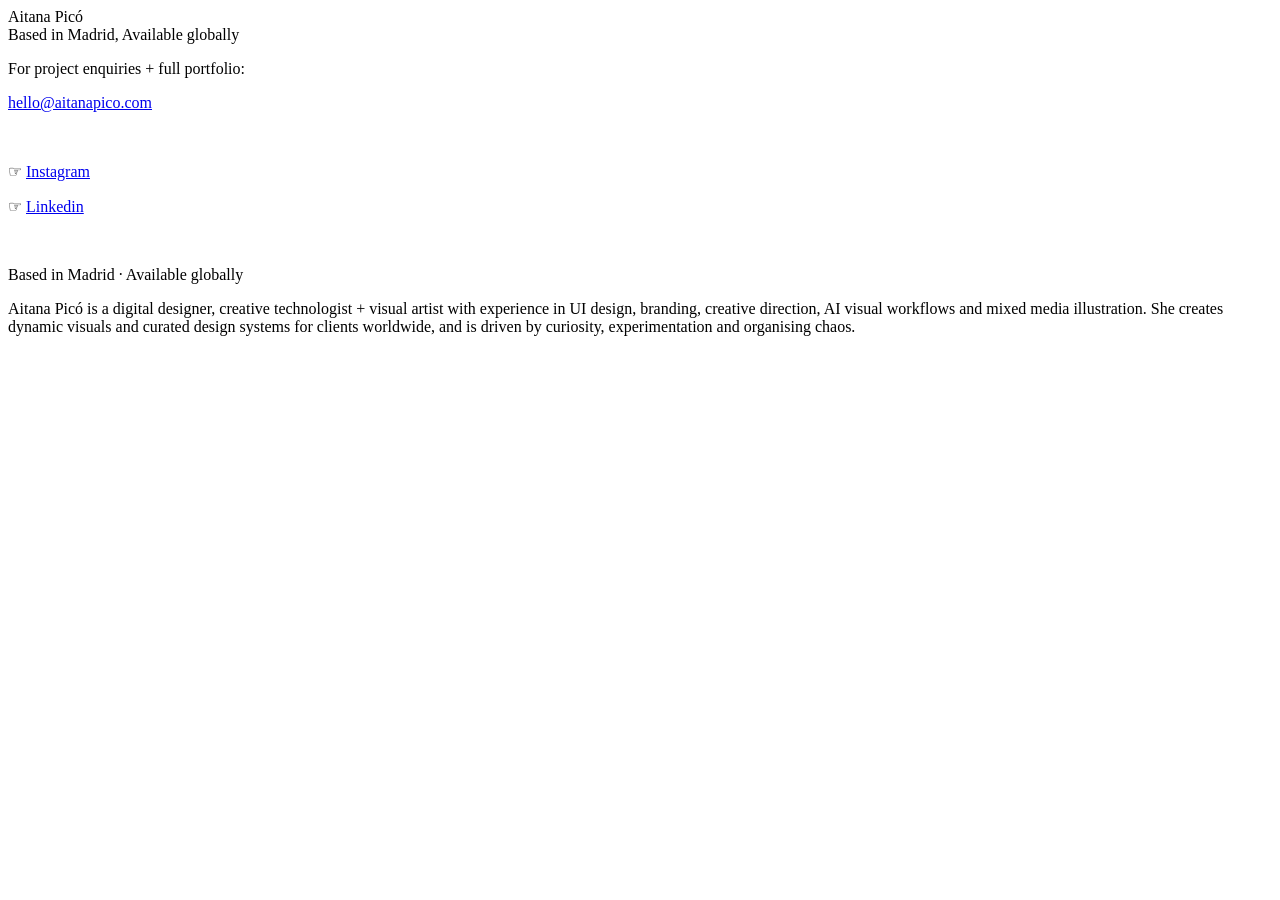
==== index.html @ ef35d4aa "Update index.html" ====
<!DOCTYPE html>
<html lang="en">
<head>
  <meta charset="UTF-8" />
  <meta name="viewport" content="width=device-width, initial-scale=1.0" />
  <title>Aitana Picó</title>
  <link rel="stylesheet" href="./styles.css" />
</head>

<script>
    const images = [
      './images/trail-1.png',
      './images/trail-2.png',
      './images/trail-3.png',
      './images/trail-4.png',
      './images/trail-5.png',
      './images/trail-6.png',
      './images/trail-7.png',
      './images/trail-8.png',
      './images/trail-9.png',
      './images/trail-10.png',
      './images/trail-11.png',
      './images/trail-12.png',
      './images/trail-13.png',
      './images/trail-14.png',
      './images/trail-15.png',
      './images/trail-16.png',
    ];
  
    let lastUsedIndex = -1;
  
    function getRandomIndex() {
      let index;
      do {
        index = Math.floor(Math.random() * images.length);
      } while (index === lastUsedIndex);
      lastUsedIndex = index;
      return index;
    }
  
    function placeImage(x, y) {
      const img = document.createElement('img');
      img.src = images[getRandomIndex()];
      img.classList.add('trail-img');
      img.style.left = x + 'px';
      img.style.top = y + 'px';
      document.body.appendChild(img);
    }
  
    const isMobile = () => window.matchMedia('(hover: none) and (pointer: coarse)').matches;
  
    // ─── Desktop: cursor trail ───────────────────────────────
    let lastX = null;
    let lastY = null;
    const spacing = 40;
  
    document.addEventListener('mousemove', (e) => {
      if (isMobile()) return;
  
      const x = e.clientX;
      const y = e.clientY;
  
      if (lastX === null) {
        lastX = x;
        lastY = y;
        placeImage(x, y);
        return;
      }
  
      const dx = x - lastX;
      const dy = y - lastY;
      const dist = Math.sqrt(dx * dx + dy * dy);
  
      if (dist >= spacing) {
        placeImage(x, y);
        lastX = x;
        lastY = y;
      }
    });
  
    // ─── Mobile: random placement ────────────────────────────
    function spawnRandom() {
    const x = Math.random() * window.innerWidth;
    const y = Math.random() * window.innerHeight;
    placeImage(x, y);
  }
  
    if (isMobile()) {
      // Spawn an initial burst
      for (let i = 0; i < 8; i++) {
        setTimeout(spawnRandom, i * 200);
      }
      // Then keep trickling in
      setInterval(spawnRandom, 800);
    }

    document.addEventListener('click', () => {
    document.querySelectorAll('.trail-img').forEach(img => img.remove());
  });
  </script>

<body>
  <div class="container">
    <div class="text">Aitana Picó</div>
    <div class="text">Based in Madrid, Available globally</div>
  </div>

  <div class="bottom-box">
    <div class="text3">
        <p>For project enquiries + full portfolio:</p>
        <p><a href="mailto:hello@aitanapico.com" class="custom-link">hello@aitanapico.com</a></p>
        <p>&nbsp;</p>
        <p>☞ <a href="http://instagram.com/aitanapico/" class="custom-link">Instagram</a></p>
        <p>☞ <a href="https://www.linkedin.com/in/aitanapico/" class="custom-link">Linkedin</a></p>
        <p>&nbsp;</p>
        <p>Based in Madrid · Available globally</p>
      </div>
    <div class="text4">
      Aitana Picó is a digital designer, creative technologist + visual artist with experience in 
      UI design, branding, creative direction, AI visual workflows and mixed media illustration. 
      She creates dynamic visuals and curated design systems for clients worldwide, and is driven 
      by curiosity, experimentation and organising chaos.
    </div>
  </div>
</body>
</html>
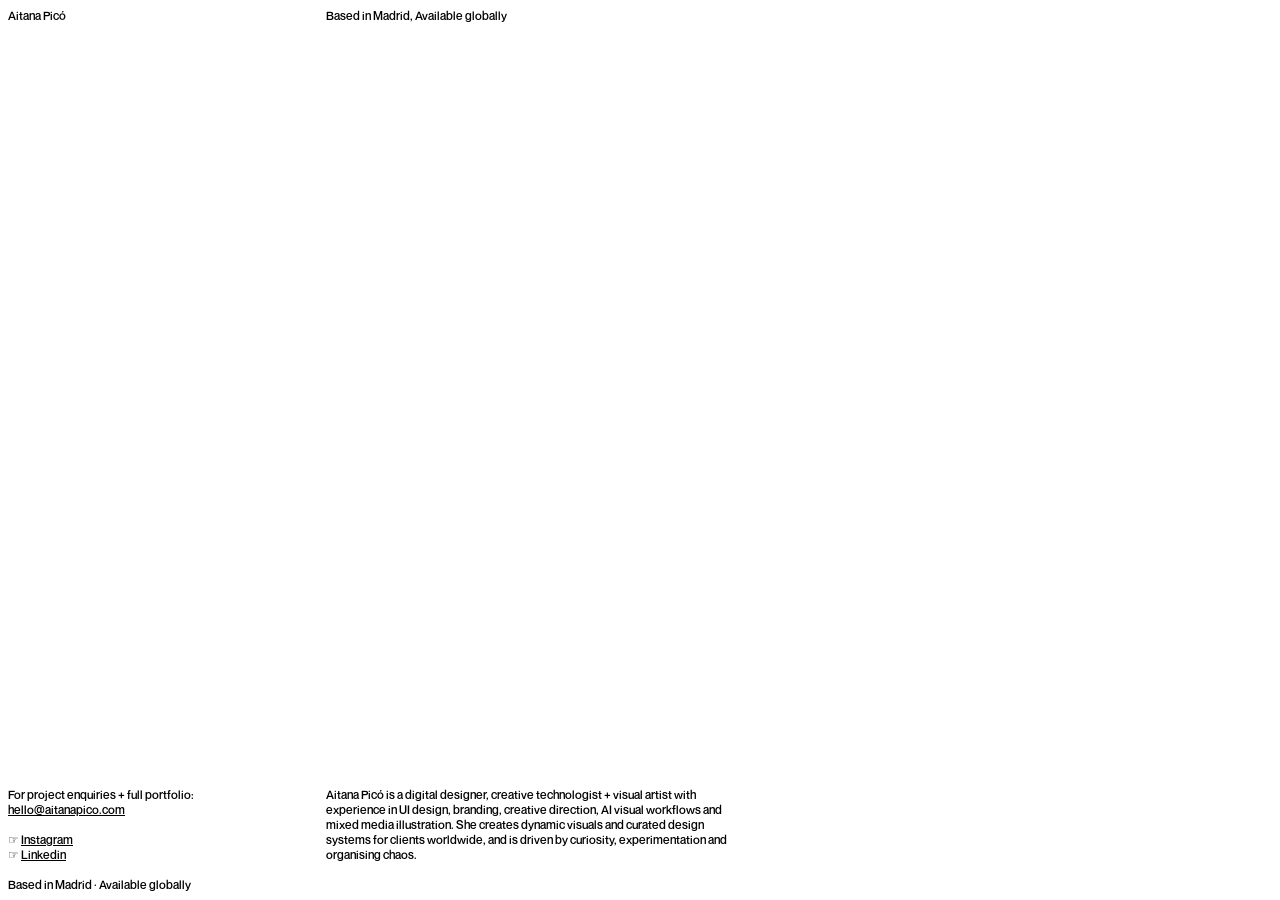
==== commit b9ae420a: "Add files via upload" ====
--- a/index.html
+++ b/index.html
@@ -4,10 +4,58 @@
   <meta charset="UTF-8" />
   <meta name="viewport" content="width=device-width, initial-scale=1.0" />
   <title>Aitana Picó</title>
+
+  <!-- Favicon -->
+  <link rel="icon" type="image/png" sizes="32x32" href="./favicon-32x32.png" />
+  <link rel="icon" type="image/png" sizes="16x16" href="./favicon-16x16.png" />
+  <link rel="apple-touch-icon" sizes="180x180" href="./apple-touch-icon.png" />
+
+  <!-- SEO -->
+  <meta name="description" content="Aitana Picó — digital designer, creative technologist + visual artist based in Madrid. UI design, branding, creative direction, AI visual workflows and mixed media illustration." />
+  <meta name="author" content="Aitana Picó" />
+
+  <!-- Open Graph (social sharing previews) -->
+  <meta property="og:title" content="Aitana Picó" />
+  <meta property="og:description" content="Digital designer, creative technologist + visual artist. Based in Madrid, available globally." />
+  <meta property="og:image" content="./og-image.png" />
+  <meta property="og:url" content="https://aitanapico.com" />
+  <meta property="og:type" content="website" />
+
+  <!-- Twitter/X card -->
+  <meta name="twitter:card" content="summary_large_image" />
+  <meta name="twitter:title" content="Aitana Picó" />
+  <meta name="twitter:description" content="Digital designer, creative technologist + visual artist. Based in Madrid, available globally." />
+  <meta name="twitter:image" content="./og-image.png" />
+
   <link rel="stylesheet" href="./styles.css" />
 </head>
+<body>
 
-<script>
+  <div class="container">
+    <div class="text">Aitana Picó</div>
+    <div class="text">Based in Madrid, Available globally</div>
+  </div>
+
+  <div class="bottom-box">
+    <div class="text3">
+      <p>For project enquiries + full portfolio:</p>
+      <p><a href="mailto:hello@aitanapico.com" class="custom-link">hello@aitanapico.com</a></p>
+      <p>&nbsp;</p>
+      <p>☞ <a href="http://instagram.com/aitanapico/" class="custom-link">Instagram</a></p>
+      <p>☞ <a href="https://www.linkedin.com/in/aitanapico/" class="custom-link">Linkedin</a></p>
+      <p>&nbsp;</p>
+      <p>Based in Madrid · Available globally</p>
+    </div>
+    <div class="text4">
+      Aitana Picó is a digital designer, creative technologist + visual artist with experience in
+      UI design, branding, creative direction, AI visual workflows and mixed media illustration.
+      She creates dynamic visuals and curated design systems for clients worldwide, and is driven
+      by curiosity, experimentation and organising chaos.
+    </div>
+  </div>
+
+  <!-- Script moved here so HTML is valid -->
+  <script>
     const images = [
       './images/trail-1.png',
       './images/trail-2.png',
@@ -26,9 +74,8 @@
       './images/trail-15.png',
       './images/trail-16.png',
     ];
-  
+
     let lastUsedIndex = -1;
-  
     function getRandomIndex() {
       let index;
       do {
@@ -37,7 +84,7 @@
       lastUsedIndex = index;
       return index;
     }
-  
+
     function placeImage(x, y) {
       const img = document.createElement('img');
       img.src = images[getRandomIndex()];
@@ -46,81 +93,52 @@
       img.style.top = y + 'px';
       document.body.appendChild(img);
     }
-  
+
     const isMobile = () => window.matchMedia('(hover: none) and (pointer: coarse)').matches;
-  
+
     // ─── Desktop: cursor trail ───────────────────────────────
     let lastX = null;
     let lastY = null;
     const spacing = 40;
-  
+
     document.addEventListener('mousemove', (e) => {
       if (isMobile()) return;
-  
       const x = e.clientX;
       const y = e.clientY;
-  
       if (lastX === null) {
         lastX = x;
         lastY = y;
         placeImage(x, y);
         return;
       }
-  
       const dx = x - lastX;
       const dy = y - lastY;
       const dist = Math.sqrt(dx * dx + dy * dy);
-  
       if (dist >= spacing) {
         placeImage(x, y);
         lastX = x;
         lastY = y;
       }
     });
-  
+
     // ─── Mobile: random placement ────────────────────────────
     function spawnRandom() {
-    const x = Math.random() * window.innerWidth;
-    const y = Math.random() * window.innerHeight;
-    placeImage(x, y);
-  }
-  
+      const x = Math.random() * window.innerWidth;
+      const y = Math.random() * window.innerHeight;
+      placeImage(x, y);
+    }
+
     if (isMobile()) {
-      // Spawn an initial burst
       for (let i = 0; i < 8; i++) {
         setTimeout(spawnRandom, i * 200);
       }
-      // Then keep trickling in
       setInterval(spawnRandom, 800);
     }
 
     document.addEventListener('click', () => {
-    document.querySelectorAll('.trail-img').forEach(img => img.remove());
-  });
+      document.querySelectorAll('.trail-img').forEach(img => img.remove());
+    });
   </script>
 
-<body>
-  <div class="container">
-    <div class="text">Aitana Picó</div>
-    <div class="text">Based in Madrid, Available globally</div>
-  </div>
-
-  <div class="bottom-box">
-    <div class="text3">
-        <p>For project enquiries + full portfolio:</p>
-        <p><a href="mailto:hello@aitanapico.com" class="custom-link">hello@aitanapico.com</a></p>
-        <p>&nbsp;</p>
-        <p>☞ <a href="http://instagram.com/aitanapico/" class="custom-link">Instagram</a></p>
-        <p>☞ <a href="https://www.linkedin.com/in/aitanapico/" class="custom-link">Linkedin</a></p>
-        <p>&nbsp;</p>
-        <p>Based in Madrid · Available globally</p>
-      </div>
-    <div class="text4">
-      Aitana Picó is a digital designer, creative technologist + visual artist with experience in 
-      UI design, branding, creative direction, AI visual workflows and mixed media illustration. 
-      She creates dynamic visuals and curated design systems for clients worldwide, and is driven 
-      by curiosity, experimentation and organising chaos.
-    </div>
-  </div>
 </body>
-</html>
+</html>
--- a/styles.css
+++ b/styles.css
@@ -0,0 +1,103 @@
+/* ─── Font ─────────────────────────────────────────────── */
+@font-face {
+  font-family: 'Neue Montreal';
+  src: url('./fonts/NeueMontreal-Medium.otf') format('opentype');
+  font-weight: 500;
+  font-style: normal;
+}
+
+/* ─── Reset ─────────────────────────────────────────────── */
+* {
+  margin: 0;
+  padding: 0;
+  box-sizing: border-box;
+}
+
+/* ─── Base ──────────────────────────────────────────────── */
+body {
+  background-color: white;
+  width: 100vw;
+  height: 100vh;
+  font-family: 'Neue Montreal', sans-serif;
+  font-weight: 500;
+  font-size: 12px;
+  position: relative;
+}
+
+/* ─── Top grid ──────────────────────────────────────────── */
+.container {
+  display: grid;
+  grid-template-columns: repeat(12, 1fr);
+  gap: 8px;
+  padding: 8px;
+  width: 100%;
+  height: 100%;
+  position: relative;
+  z-index: 1;
+}
+
+.text {
+  grid-column: span 3;
+}
+
+/* ─── Bottom bar ────────────────────────────────────────── */
+.bottom-box {
+  position: absolute;
+  bottom: 8px;
+  left: 8px;
+  right: 8px;
+  display: grid;
+  grid-template-columns: repeat(12, 1fr);
+  gap: 8px;
+  align-items: start;
+  z-index: 1;
+}
+
+.text3 {
+  grid-column: 1 / span 3;
+}
+
+.text4 {
+  grid-column: 4 / span 4;
+}
+
+/* ─── Links ─────────────────────────────────────────────── */
+.custom-link,
+.custom-link:visited,
+.custom-link:hover,
+.custom-link:active {
+  color: black;
+  text-decoration: underline;
+}
+
+/* ─── Cursor trail ──────────────────────────────────────── */
+.trail-img {
+  position: fixed;
+  width: 60px;
+  height: 60px;
+  pointer-events: none;
+  transform: translate(-50%, 0);
+  z-index: -1;
+}
+
+/* ─── Mobile ────────────────────────────────────────────── */
+@media (max-width: 768px) {
+  .text {
+    grid-column: span 6;
+  }
+
+  .bottom-box {
+    display: flex;
+    flex-direction: column;
+    gap: 16px;
+    bottom: 8px;
+  }
+
+  .text3 {
+    grid-column: unset;
+  }
+
+  .text4 {
+    grid-column: unset;
+  }
+}
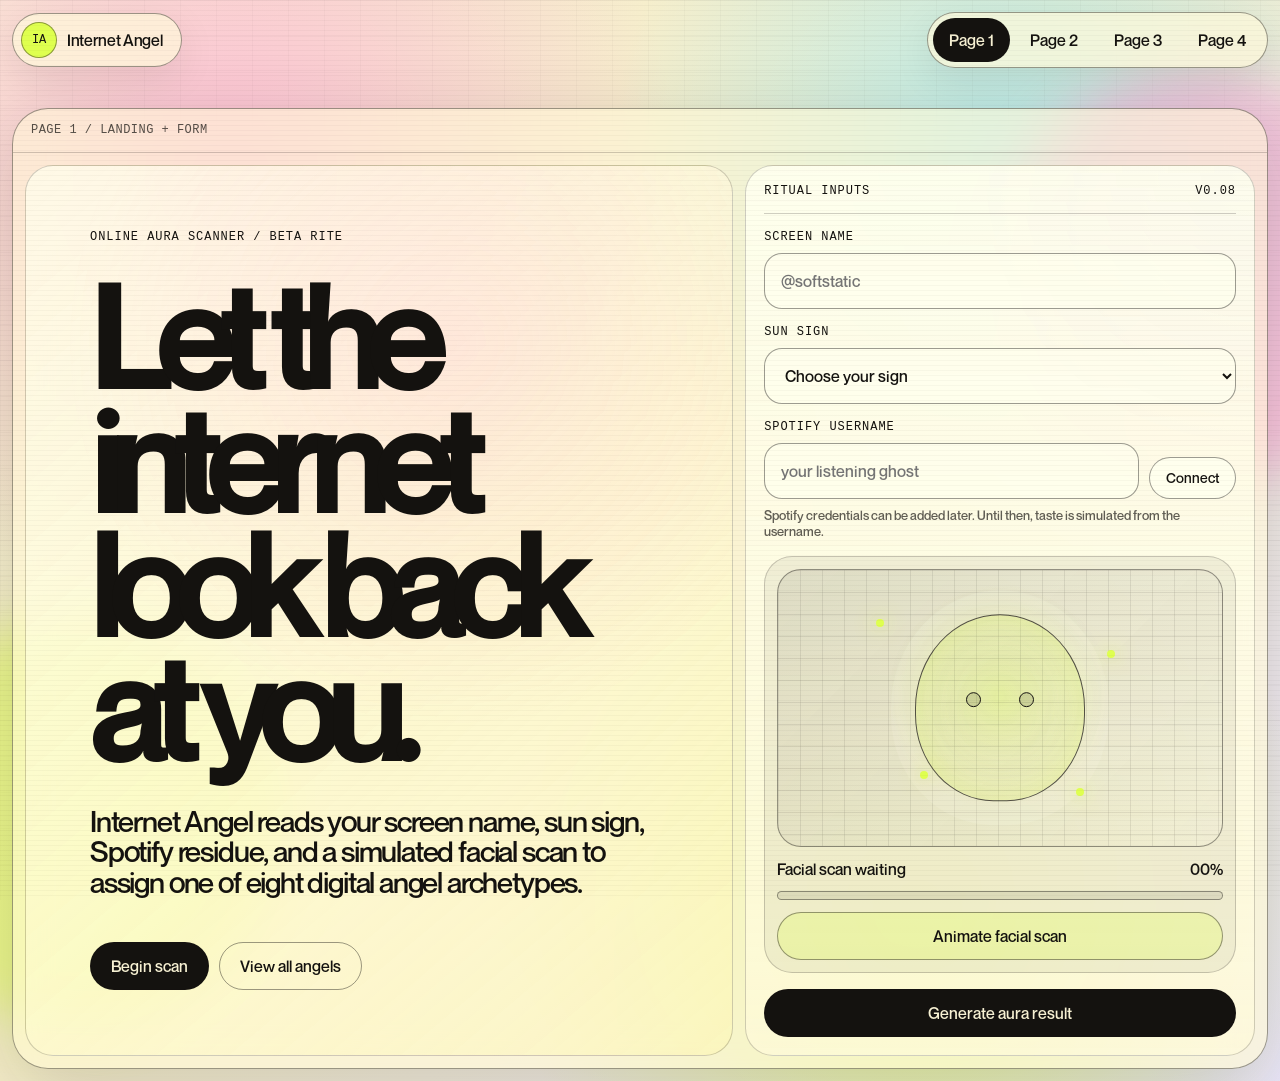
==== commit 27a1cdae: "Build Internet Angel aura scanner Co-authored-by: aitanien <aitanien@users.noreply.github.com>" ====
--- a/index.html
+++ b/index.html
@@ -3,142 +3,214 @@
 <head>
   <meta charset="UTF-8" />
   <meta name="viewport" content="width=device-width, initial-scale=1.0" />
-  <title>Aitana Picó</title>
-
-  <!-- Favicon -->
+  <title>Internet Angel</title>
+
   <link rel="icon" type="image/png" sizes="32x32" href="./favicon-32x32.png" />
   <link rel="icon" type="image/png" sizes="16x16" href="./favicon-16x16.png" />
-  <link rel="apple-touch-icon" sizes="180x180" href="./apple-touch-icon.png" />
-
-  <!-- SEO -->
-  <meta name="description" content="Aitana Picó — digital designer, creative technologist + visual artist based in Madrid. UI design, branding, creative direction, AI visual workflows and mixed media illustration." />
-  <meta name="author" content="Aitana Picó" />
-
-  <!-- Open Graph (social sharing previews) -->
-  <meta property="og:title" content="Aitana Picó" />
-  <meta property="og:description" content="Digital designer, creative technologist + visual artist. Based in Madrid, available globally." />
+
+  <meta name="description" content="Internet Angel is an online aura scanner that assigns your digital angel archetype from your screen name, sun sign, Spotify taste, and a ritual facial scan." />
+  <meta name="author" content="Internet Angel" />
+
+  <meta property="og:title" content="Internet Angel" />
+  <meta property="og:description" content="An online aura scanner for screen names, star signs, Spotify ghosts, and terminal prophecies." />
   <meta property="og:image" content="./og-image.png" />
   <meta property="og:url" content="https://aitanapico.com" />
   <meta property="og:type" content="website" />
 
-  <!-- Twitter/X card -->
   <meta name="twitter:card" content="summary_large_image" />
-  <meta name="twitter:title" content="Aitana Picó" />
-  <meta name="twitter:description" content="Digital designer, creative technologist + visual artist. Based in Madrid, available globally." />
+  <meta name="twitter:title" content="Internet Angel" />
+  <meta name="twitter:description" content="Scan your online aura and receive your angel archetype." />
   <meta name="twitter:image" content="./og-image.png" />
 
   <link rel="stylesheet" href="./styles.css" />
 </head>
 <body>
-
-  <div class="container">
-    <div class="text">Aitana Picó</div>
-    <div class="text">Based in Madrid, Available globally</div>
-  </div>
-
-  <div class="bottom-box">
-    <div class="text3">
-      <p>For project enquiries + full portfolio:</p>
-      <p><a href="mailto:hello@aitanapico.com" class="custom-link">hello@aitanapico.com</a></p>
-      <p>&nbsp;</p>
-      <p>☞ <a href="http://instagram.com/aitanapico/" class="custom-link">Instagram</a></p>
-      <p>☞ <a href="https://www.linkedin.com/in/aitanapico/" class="custom-link">Linkedin</a></p>
-      <p>&nbsp;</p>
-      <p>Based in Madrid · Available globally</p>
-    </div>
-    <div class="text4">
-      Aitana Picó is a digital designer, creative technologist + visual artist with experience in
-      UI design, branding, creative direction, AI visual workflows and mixed media illustration.
-      She creates dynamic visuals and curated design systems for clients worldwide, and is driven
-      by curiosity, experimentation and organising chaos.
-    </div>
-  </div>
-
-  <!-- Script moved here so HTML is valid -->
-  <script>
-    const images = [
-      './images/trail-1.png',
-      './images/trail-2.png',
-      './images/trail-3.png',
-      './images/trail-4.png',
-      './images/trail-5.png',
-      './images/trail-6.png',
-      './images/trail-7.png',
-      './images/trail-8.png',
-      './images/trail-9.png',
-      './images/trail-10.png',
-      './images/trail-11.png',
-      './images/trail-12.png',
-      './images/trail-13.png',
-      './images/trail-14.png',
-      './images/trail-15.png',
-      './images/trail-16.png',
-    ];
-
-    let lastUsedIndex = -1;
-    function getRandomIndex() {
-      let index;
-      do {
-        index = Math.floor(Math.random() * images.length);
-      } while (index === lastUsedIndex);
-      lastUsedIndex = index;
-      return index;
-    }
-
-    function placeImage(x, y) {
-      const img = document.createElement('img');
-      img.src = images[getRandomIndex()];
-      img.classList.add('trail-img');
-      img.style.left = x + 'px';
-      img.style.top = y + 'px';
-      document.body.appendChild(img);
-    }
-
-    const isMobile = () => window.matchMedia('(hover: none) and (pointer: coarse)').matches;
-
-    // ─── Desktop: cursor trail ───────────────────────────────
-    let lastX = null;
-    let lastY = null;
-    const spacing = 40;
-
-    document.addEventListener('mousemove', (e) => {
-      if (isMobile()) return;
-      const x = e.clientX;
-      const y = e.clientY;
-      if (lastX === null) {
-        lastX = x;
-        lastY = y;
-        placeImage(x, y);
-        return;
-      }
-      const dx = x - lastX;
-      const dy = y - lastY;
-      const dist = Math.sqrt(dx * dx + dy * dy);
-      if (dist >= spacing) {
-        placeImage(x, y);
-        lastX = x;
-        lastY = y;
-      }
-    });
-
-    // ─── Mobile: random placement ────────────────────────────
-    function spawnRandom() {
-      const x = Math.random() * window.innerWidth;
-      const y = Math.random() * window.innerHeight;
-      placeImage(x, y);
-    }
-
-    if (isMobile()) {
-      for (let i = 0; i < 8; i++) {
-        setTimeout(spawnRandom, i * 200);
-      }
-      setInterval(spawnRandom, 800);
-    }
-
-    document.addEventListener('click', () => {
-      document.querySelectorAll('.trail-img').forEach(img => img.remove());
-    });
-  </script>
-
+  <div class="ambient-orb ambient-orb-one" aria-hidden="true"></div>
+  <div class="ambient-orb ambient-orb-two" aria-hidden="true"></div>
+  <div class="scanlines" aria-hidden="true"></div>
+
+  <header class="site-header" aria-label="Primary">
+    <a class="wordmark" href="#page-1" data-route="landing" aria-label="Internet Angel home">
+      <span class="wordmark-symbol">IA</span>
+      <span>Internet Angel</span>
+    </a>
+    <nav class="site-nav" aria-label="Pages">
+      <button class="nav-link is-active" type="button" data-route="landing">Page 1</button>
+      <button class="nav-link" type="button" data-route="result">Page 2</button>
+      <button class="nav-link" type="button" data-route="receipt">Page 3</button>
+      <button class="nav-link" type="button" data-route="types">Page 4</button>
+    </nav>
+  </header>
+
+  <main class="app-shell">
+    <section class="page page-landing is-active" id="page-1" data-page="landing" aria-labelledby="landing-title">
+      <div class="page-label">Page 1 / Landing + Form</div>
+      <div class="landing-grid">
+        <div class="hero-copy">
+          <p class="eyebrow">Online aura scanner / beta rite</p>
+          <h1 id="landing-title">Let the internet look back at you.</h1>
+          <p class="hero-intro">
+            Internet Angel reads your screen name, sun sign, Spotify residue, and a simulated facial scan to assign one of eight digital angel archetypes.
+          </p>
+          <div class="hero-actions">
+            <button class="button button-primary" type="button" data-focus-form>Begin scan</button>
+            <button class="button button-ghost" type="button" data-route="types">View all angels</button>
+          </div>
+        </div>
+
+        <form class="scanner-card" id="aura-form">
+          <div class="card-heading">
+            <span>Ritual Inputs</span>
+            <span class="mono">v0.08</span>
+          </div>
+
+          <label class="field">
+            <span>Screen name</span>
+            <input id="screen-name" name="screenName" type="text" autocomplete="nickname" placeholder="@softstatic" required />
+          </label>
+
+          <label class="field">
+            <span>Sun sign</span>
+            <select id="sun-sign" name="sunSign" required>
+              <option value="">Choose your sign</option>
+              <option>Aries</option>
+              <option>Taurus</option>
+              <option>Gemini</option>
+              <option>Cancer</option>
+              <option>Leo</option>
+              <option>Virgo</option>
+              <option>Libra</option>
+              <option>Scorpio</option>
+              <option>Sagittarius</option>
+              <option>Capricorn</option>
+              <option>Aquarius</option>
+              <option>Pisces</option>
+            </select>
+          </label>
+
+          <div class="field-row">
+            <label class="field">
+              <span>Spotify username</span>
+              <input id="spotify-username" name="spotifyUsername" type="text" autocomplete="username" placeholder="your listening ghost" />
+            </label>
+            <button class="button button-small" id="spotify-connect" type="button">Connect</button>
+          </div>
+          <p class="helper-text" id="spotify-status">Spotify credentials can be added later. Until then, taste is simulated from the username.</p>
+
+          <div class="face-scan" id="face-scan" aria-live="polite">
+            <div class="face-frame">
+              <div class="face-grid" aria-hidden="true"></div>
+              <div class="face-oval" aria-hidden="true"></div>
+              <div class="scan-beam" aria-hidden="true"></div>
+              <div class="scan-points" aria-hidden="true">
+                <span></span>
+                <span></span>
+                <span></span>
+                <span></span>
+              </div>
+            </div>
+            <div class="scan-meta">
+              <span id="scan-label">Facial scan waiting</span>
+              <span id="scan-percent">00%</span>
+            </div>
+            <div class="progress-track" aria-hidden="true">
+              <div class="progress-bar" id="scan-progress"></div>
+            </div>
+            <button class="button button-scan" id="scan-button" type="button">Animate facial scan</button>
+          </div>
+
+          <button class="button button-primary button-submit" type="submit">Generate aura result</button>
+        </form>
+      </div>
+    </section>
+
+    <section class="page page-result" id="page-2" data-page="result" aria-labelledby="result-title">
+      <div class="page-label">Page 2 / Result</div>
+      <div class="result-layout">
+        <div class="result-main">
+          <p class="eyebrow" id="result-kicker">Aura result pending</p>
+          <h2 id="result-title">Your angel has not arrived yet.</h2>
+          <p class="result-description" id="result-description">
+            Complete Page 1 to generate an archetype, sigil, wing pattern, and prophecy.
+          </p>
+          <div class="result-actions">
+            <button class="button button-primary" type="button" data-route="landing">Scan again</button>
+            <button class="button button-ghost" type="button" data-route="receipt">Open receipt</button>
+          </div>
+        </div>
+
+        <aside class="angel-card" aria-label="Angel result details">
+          <pre class="ascii-wings" id="ascii-wings" aria-hidden="true">
+        .     .
+     .  \   /  .
+   .     \ /     .
+        (   )
+         \_/
+          </pre>
+          <div class="sigil-block">
+            <span class="section-caption">Your Sigil</span>
+            <pre class="sigil" id="result-sigil">-- awaiting signal --</pre>
+          </div>
+          <div class="prophecy-block">
+            <span class="section-caption">Prophecy</span>
+            <p id="result-prophecy">The signal has not resolved.</p>
+          </div>
+        </aside>
+      </div>
+    </section>
+
+    <section class="page page-receipt" id="page-3" data-page="receipt" aria-labelledby="receipt-title">
+      <div class="page-label">Page 3 / Aura Receipt</div>
+      <div class="receipt-grid">
+        <div>
+          <p class="eyebrow">Transmission log</p>
+          <h2 id="receipt-title">A receipt for the version of you that just appeared.</h2>
+          <p class="hero-intro">
+            Page 3 records the scan inputs, the inferred Spotify pattern, and a shareable terminal summary.
+          </p>
+        </div>
+        <div class="receipt-card">
+          <div class="receipt-header">
+            <span>INTERNET ANGEL RECEIPT</span>
+            <span id="receipt-id">#000000</span>
+          </div>
+          <dl class="receipt-list">
+            <div>
+              <dt>Screen name</dt>
+              <dd id="receipt-name">not scanned</dd>
+            </div>
+            <div>
+              <dt>Sun sign</dt>
+              <dd id="receipt-sign">unknown</dd>
+            </div>
+            <div>
+              <dt>Spotify pattern</dt>
+              <dd id="receipt-spotify">not connected</dd>
+            </div>
+            <div>
+              <dt>Angel type</dt>
+              <dd id="receipt-type">unassigned</dd>
+            </div>
+          </dl>
+          <pre class="receipt-output" id="receipt-output">Run the scanner to print your aura receipt.</pre>
+          <button class="button button-small" id="copy-receipt" type="button">Copy receipt</button>
+        </div>
+      </div>
+    </section>
+
+    <section class="page page-types" id="page-4" data-page="types" aria-labelledby="types-title">
+      <div class="page-label">Page 4 / All Types</div>
+      <div class="types-heading">
+        <div>
+          <p class="eyebrow">The eight angel archetypes</p>
+          <h2 id="types-title">Every aura resolves into a different kind of signal.</h2>
+        </div>
+        <button class="button button-ghost" type="button" data-route="landing">Return to scanner</button>
+      </div>
+      <div class="types-grid" id="types-grid" aria-live="polite"></div>
+    </section>
+  </main>
+
+  <script src="./app.js" defer></script>
 </body>
 </html>
--- a/styles.css
+++ b/styles.css
@@ -1,4 +1,3 @@
-/* ─── Font ─────────────────────────────────────────────── */
 @font-face {
   font-family: 'Neue Montreal';
   src: url('./fonts/NeueMontreal-Medium.otf') format('opentype');
@@ -6,98 +5,942 @@
   font-style: normal;
 }
 
-/* ─── Reset ─────────────────────────────────────────────── */
+:root {
+  --ink: #14120f;
+  --paper: #f7f1d3;
+  --paper-hot: #fff7ad;
+  --acid: #dfff4f;
+  --pink: #ff9bd5;
+  --violet: #8d90ff;
+  --blue: #8fe8ff;
+  --green: #b8ffbd;
+  --line: rgba(20, 18, 15, 0.2);
+  --line-strong: rgba(20, 18, 15, 0.42);
+  --panel: rgba(255, 250, 218, 0.72);
+  --panel-bright: rgba(255, 255, 238, 0.88);
+  --shadow: 0 24px 80px rgba(20, 18, 15, 0.16);
+  --radius-lg: 28px;
+  --radius-md: 18px;
+  --grid-gap: 12px;
+  --mono: ui-monospace, SFMono-Regular, Consolas, 'Liberation Mono', Menlo, monospace;
+}
+
 * {
   margin: 0;
   padding: 0;
   box-sizing: border-box;
 }
 
-/* ─── Base ──────────────────────────────────────────────── */
+html {
+  scroll-behavior: smooth;
+}
+
 body {
-  background-color: white;
-  width: 100vw;
-  height: 100vh;
+  min-height: 100vh;
+  overflow-x: hidden;
+  color: var(--ink);
+  background:
+    radial-gradient(circle at 18% 16%, rgba(255, 155, 213, 0.58), transparent 28rem),
+    radial-gradient(circle at 78% 14%, rgba(143, 232, 255, 0.58), transparent 24rem),
+    radial-gradient(circle at 72% 84%, rgba(223, 255, 79, 0.64), transparent 26rem),
+    linear-gradient(135deg, #f8f0d4 0%, #f5edc7 45%, #ece7ff 100%);
   font-family: 'Neue Montreal', sans-serif;
   font-weight: 500;
+  font-size: 16px;
+  line-height: 1.25;
+  position: relative;
+}
+
+body::before {
+  content: '';
+  position: fixed;
+  inset: 0;
+  z-index: -3;
+  opacity: 0.3;
+  pointer-events: none;
+  background-image:
+    linear-gradient(rgba(20, 18, 15, 0.08) 1px, transparent 1px),
+    linear-gradient(90deg, rgba(20, 18, 15, 0.08) 1px, transparent 1px);
+  background-size: 36px 36px;
+}
+
+button,
+input,
+select {
+  font: inherit;
+}
+
+button {
+  cursor: pointer;
+}
+
+pre {
+  font-family: var(--mono);
+}
+
+.ambient-orb {
+  position: fixed;
+  z-index: -2;
+  width: 32vw;
+  min-width: 280px;
+  aspect-ratio: 1;
+  border-radius: 50%;
+  filter: blur(26px);
+  opacity: 0.5;
+  pointer-events: none;
+  animation: drift 16s ease-in-out infinite alternate;
+}
+
+.ambient-orb-one {
+  top: 8vh;
+  right: -10vw;
+  background: var(--pink);
+}
+
+.ambient-orb-two {
+  bottom: -14vh;
+  left: -10vw;
+  background: var(--acid);
+  animation-delay: -4s;
+}
+
+.scanlines {
+  position: fixed;
+  inset: 0;
+  z-index: 50;
+  pointer-events: none;
+  opacity: 0.08;
+  mix-blend-mode: multiply;
+  background: repeating-linear-gradient(
+    to bottom,
+    rgba(20, 18, 15, 0.4) 0,
+    rgba(20, 18, 15, 0.4) 1px,
+    transparent 1px,
+    transparent 5px
+  );
+}
+
+.site-header {
+  position: fixed;
+  top: 12px;
+  left: 12px;
+  right: 12px;
+  z-index: 40;
+  display: grid;
+  grid-template-columns: 1fr auto;
+  gap: var(--grid-gap);
+  align-items: center;
+}
+
+.wordmark,
+.site-nav {
+  min-height: 52px;
+  border: 1px solid var(--line-strong);
+  border-radius: 999px;
+  background: rgba(255, 250, 218, 0.7);
+  box-shadow: 0 12px 40px rgba(20, 18, 15, 0.08);
+  backdrop-filter: blur(18px);
+}
+
+.wordmark {
+  display: inline-flex;
+  align-items: center;
+  width: fit-content;
+  gap: 10px;
+  padding: 8px 18px 8px 8px;
+  color: var(--ink);
+  text-decoration: none;
+  letter-spacing: -0.02em;
+}
+
+.wordmark-symbol {
+  display: grid;
+  width: 36px;
+  height: 36px;
+  place-items: center;
+  border: 1px solid var(--line-strong);
+  border-radius: 50%;
+  background: var(--acid);
+  font-family: var(--mono);
   font-size: 12px;
+}
+
+.site-nav {
+  display: inline-flex;
+  align-items: center;
+  justify-self: end;
+  gap: 4px;
+  padding: 5px;
+}
+
+.nav-link {
+  border: 0;
+  border-radius: 999px;
+  padding: 12px 16px;
+  color: var(--ink);
+  background: transparent;
+  transition: background 180ms ease, transform 180ms ease;
+}
+
+.nav-link:hover,
+.nav-link.is-active {
+  background: var(--ink);
+  color: var(--paper);
+}
+
+.nav-link:active,
+.button:active {
+  transform: translateY(1px);
+}
+
+.app-shell {
+  width: min(1480px, 100%);
+  min-height: 100vh;
+  margin: 0 auto;
+  padding: 108px 12px 12px;
+}
+
+.page {
+  display: none;
+  min-height: calc(100vh - 120px);
+  border: 1px solid var(--line-strong);
+  border-radius: 36px;
+  background: rgba(255, 248, 214, 0.58);
+  box-shadow: var(--shadow);
+  backdrop-filter: blur(18px);
+  overflow: hidden;
+  animation: pageIn 380ms ease both;
+}
+
+.page.is-active {
+  display: block;
+}
+
+.page-label {
+  display: flex;
+  justify-content: space-between;
+  padding: 14px 18px;
+  border-bottom: 1px solid var(--line);
+  color: rgba(20, 18, 15, 0.72);
+  font-family: var(--mono);
+  font-size: 12px;
+  letter-spacing: 0.04em;
+  text-transform: uppercase;
+}
+
+.landing-grid,
+.result-layout,
+.receipt-grid {
+  display: grid;
+  grid-template-columns: minmax(0, 1fr) minmax(390px, 0.72fr);
+  gap: var(--grid-gap);
+  padding: 12px;
+}
+
+.landing-grid {
+  min-height: calc(100vh - 169px);
+}
+
+.hero-copy,
+.scanner-card,
+.result-main,
+.angel-card,
+.receipt-card,
+.types-grid article,
+.types-heading {
+  border: 1px solid var(--line);
+  border-radius: var(--radius-lg);
+  background: var(--panel);
+}
+
+.hero-copy {
+  display: flex;
+  min-height: 620px;
+  flex-direction: column;
+  justify-content: space-between;
+  padding: clamp(24px, 5vw, 70px);
+  background:
+    linear-gradient(140deg, rgba(255, 255, 238, 0.72), rgba(255, 247, 173, 0.44)),
+    radial-gradient(circle at 60% 20%, rgba(255, 155, 213, 0.48), transparent 24rem);
+}
+
+.eyebrow,
+.section-caption,
+.mono {
+  font-family: var(--mono);
+  font-size: 12px;
+  letter-spacing: 0.08em;
+  text-transform: uppercase;
+}
+
+.eyebrow {
+  margin-bottom: 18px;
+}
+
+h1,
+h2 {
+  max-width: 940px;
+  letter-spacing: -0.08em;
+  line-height: 0.88;
+}
+
+h1 {
+  font-size: clamp(64px, 11vw, 168px);
+}
+
+h2 {
+  font-size: clamp(44px, 7vw, 108px);
+}
+
+.hero-intro,
+.result-description {
+  max-width: 720px;
+  margin-top: 24px;
+  font-size: clamp(20px, 2.3vw, 34px);
+  letter-spacing: -0.04em;
+  line-height: 1.02;
+}
+
+.hero-actions,
+.result-actions {
+  display: flex;
+  flex-wrap: wrap;
+  gap: 10px;
+  margin-top: 34px;
+}
+
+.button {
+  display: inline-flex;
+  align-items: center;
+  justify-content: center;
+  min-height: 48px;
+  border: 1px solid var(--line-strong);
+  border-radius: 999px;
+  padding: 0 20px;
+  color: var(--ink);
+  background: var(--panel-bright);
+  text-decoration: none;
+  transition: background 180ms ease, color 180ms ease, transform 180ms ease, border-color 180ms ease;
+}
+
+.button:hover,
+.button:focus-visible {
+  border-color: var(--ink);
+  outline: 0;
+}
+
+.button-primary {
+  color: var(--paper);
+  background: var(--ink);
+}
+
+.button-primary:hover,
+.button-primary:focus-visible {
+  color: var(--ink);
+  background: var(--acid);
+}
+
+.button-ghost {
+  background: transparent;
+}
+
+.button-small {
+  min-height: 42px;
+  padding: 0 16px;
+  font-size: 14px;
+}
+
+.button-submit {
+  width: 100%;
+}
+
+.scanner-card {
+  display: flex;
+  flex-direction: column;
+  gap: 16px;
+  padding: 18px;
+  background:
+    linear-gradient(180deg, rgba(255, 255, 238, 0.92), rgba(255, 250, 218, 0.68)),
+    radial-gradient(circle at top right, rgba(143, 144, 255, 0.32), transparent 18rem);
+}
+
+.card-heading,
+.receipt-header,
+.scan-meta,
+.types-heading {
+  display: flex;
+  align-items: center;
+  justify-content: space-between;
+  gap: 12px;
+}
+
+.card-heading,
+.receipt-header {
+  border-bottom: 1px solid var(--line);
+  padding-bottom: 14px;
+  font-family: var(--mono);
+  font-size: 12px;
+  letter-spacing: 0.08em;
+  text-transform: uppercase;
+}
+
+.field {
+  display: grid;
+  gap: 8px;
+}
+
+.field span {
+  font-family: var(--mono);
+  font-size: 12px;
+  letter-spacing: 0.08em;
+  text-transform: uppercase;
+}
+
+.field input,
+.field select {
+  width: 100%;
+  min-height: 56px;
+  border: 1px solid var(--line-strong);
+  border-radius: var(--radius-md);
+  padding: 0 16px;
+  color: var(--ink);
+  background: rgba(255, 255, 238, 0.68);
+}
+
+.field input:focus,
+.field select:focus {
+  border-color: var(--ink);
+  outline: 3px solid rgba(223, 255, 79, 0.5);
+}
+
+.field-row {
+  display: grid;
+  grid-template-columns: 1fr auto;
+  gap: 10px;
+  align-items: end;
+}
+
+.helper-text {
+  margin-top: -8px;
+  color: rgba(20, 18, 15, 0.68);
+  font-size: 13px;
+}
+
+.face-scan {
+  display: grid;
+  gap: 12px;
+  border: 1px solid var(--line);
+  border-radius: var(--radius-lg);
+  padding: 12px;
+  background: rgba(20, 18, 15, 0.06);
+}
+
+.face-frame {
   position: relative;
-}
-
-/* ─── Top grid ──────────────────────────────────────────── */
-.container {
+  min-height: 278px;
+  overflow: hidden;
+  border: 1px solid var(--line-strong);
+  border-radius: 24px;
+  background:
+    radial-gradient(circle at 50% 46%, rgba(223, 255, 79, 0.34), transparent 7rem),
+    linear-gradient(135deg, rgba(20, 18, 15, 0.08), rgba(255, 255, 238, 0.1));
+}
+
+.face-grid {
+  position: absolute;
+  inset: 0;
+  opacity: 0.34;
+  background-image:
+    linear-gradient(rgba(20, 18, 15, 0.26) 1px, transparent 1px),
+    linear-gradient(90deg, rgba(20, 18, 15, 0.26) 1px, transparent 1px);
+  background-size: 22px 22px;
+}
+
+.face-oval {
+  position: absolute;
+  top: 50%;
+  left: 50%;
+  width: min(44%, 170px);
+  height: 68%;
+  border: 1px solid rgba(20, 18, 15, 0.7);
+  border-radius: 50% 50% 46% 46%;
+  transform: translate(-50%, -50%);
+  box-shadow:
+    0 0 0 24px rgba(255, 255, 238, 0.12),
+    inset 0 0 44px rgba(223, 255, 79, 0.38);
+}
+
+.face-oval::before,
+.face-oval::after {
+  content: '';
+  position: absolute;
+  top: 42%;
+  width: 13px;
+  height: 13px;
+  border: 1px solid var(--ink);
+  border-radius: 50%;
+  background: rgba(20, 18, 15, 0.12);
+}
+
+.face-oval::before {
+  left: 30%;
+}
+
+.face-oval::after {
+  right: 30%;
+}
+
+.scan-beam {
+  position: absolute;
+  right: 0;
+  left: 0;
+  top: -28%;
+  height: 28%;
+  opacity: 0;
+  background: linear-gradient(
+    to bottom,
+    transparent,
+    rgba(223, 255, 79, 0.2),
+    rgba(223, 255, 79, 0.86),
+    transparent
+  );
+}
+
+.face-scan.is-scanning .scan-beam {
+  opacity: 1;
+  animation: scanBeam 1.6s linear infinite;
+}
+
+.scan-points span {
+  position: absolute;
+  width: 8px;
+  height: 8px;
+  border-radius: 50%;
+  background: var(--acid);
+  box-shadow: 0 0 20px var(--acid);
+}
+
+.scan-points span:nth-child(1) {
+  top: 18%;
+  left: 22%;
+}
+
+.scan-points span:nth-child(2) {
+  top: 29%;
+  right: 24%;
+}
+
+.scan-points span:nth-child(3) {
+  bottom: 24%;
+  left: 32%;
+}
+
+.scan-points span:nth-child(4) {
+  right: 31%;
+  bottom: 18%;
+}
+
+.progress-track {
+  height: 9px;
+  overflow: hidden;
+  border: 1px solid var(--line-strong);
+  border-radius: 999px;
+  background: rgba(20, 18, 15, 0.08);
+}
+
+.progress-bar {
+  width: 0%;
+  height: 100%;
+  border-radius: inherit;
+  background: linear-gradient(90deg, var(--pink), var(--acid), var(--blue));
+  transition: width 220ms ease;
+}
+
+.button-scan {
+  width: 100%;
+  background: rgba(223, 255, 79, 0.26);
+}
+
+.result-layout {
+  min-height: calc(100vh - 169px);
+  grid-template-columns: minmax(0, 1.04fr) minmax(360px, 0.62fr);
+}
+
+.result-main,
+.angel-card {
+  padding: clamp(18px, 4vw, 52px);
+}
+
+.result-main {
+  display: flex;
+  flex-direction: column;
+  justify-content: space-between;
+  background:
+    radial-gradient(circle at 70% 30%, rgba(223, 255, 79, 0.36), transparent 18rem),
+    rgba(255, 250, 218, 0.74);
+}
+
+.angel-card {
   display: grid;
-  grid-template-columns: repeat(12, 1fr);
-  gap: 8px;
-  padding: 8px;
-  width: 100%;
-  height: 100%;
-  position: relative;
-  z-index: 1;
-}
-
-.text {
-  grid-column: span 3;
-}
-
-/* ─── Bottom bar ────────────────────────────────────────── */
-.bottom-box {
-  position: absolute;
-  bottom: 8px;
-  left: 8px;
-  right: 8px;
+  gap: 16px;
+  align-content: center;
+  text-align: center;
+  background:
+    linear-gradient(180deg, rgba(20, 18, 15, 0.95), rgba(20, 18, 15, 0.86)),
+    radial-gradient(circle at center, rgba(223, 255, 79, 0.22), transparent 16rem);
+  color: var(--paper);
+}
+
+.ascii-wings {
+  margin: 0 auto 6px;
+  color: var(--acid);
+  font-size: clamp(14px, 2vw, 24px);
+  line-height: 1;
+  text-align: center;
+  text-shadow: 0 0 18px rgba(223, 255, 79, 0.42);
+  transform-origin: center;
+  animation: wingBreath 5.6s ease-in-out infinite;
+}
+
+.sigil-block,
+.prophecy-block {
+  border: 1px solid rgba(247, 241, 211, 0.28);
+  border-radius: var(--radius-md);
+  padding: 18px;
+  background: rgba(255, 255, 238, 0.06);
+}
+
+.section-caption {
+  display: block;
+  margin-bottom: 12px;
+  color: rgba(247, 241, 211, 0.72);
+}
+
+.sigil {
+  margin: 0;
+  color: var(--paper-hot);
+  font-size: clamp(13px, 1.55vw, 20px);
+  line-height: 1.05;
+  white-space: pre;
+}
+
+.prophecy-block p {
+  font-size: clamp(20px, 2.1vw, 31px);
+  letter-spacing: -0.04em;
+  line-height: 1.04;
+}
+
+.receipt-grid {
+  min-height: calc(100vh - 169px);
+  align-items: stretch;
+}
+
+.receipt-grid > div:first-child {
+  display: flex;
+  flex-direction: column;
+  justify-content: center;
+  padding: clamp(24px, 5vw, 70px);
+}
+
+.receipt-card {
+  display: flex;
+  min-height: 620px;
+  flex-direction: column;
+  gap: 18px;
+  padding: 18px;
+  background: rgba(20, 18, 15, 0.92);
+  color: var(--paper);
+}
+
+.receipt-list {
   display: grid;
-  grid-template-columns: repeat(12, 1fr);
-  gap: 8px;
-  align-items: start;
-  z-index: 1;
-}
-
-.text3 {
-  grid-column: 1 / span 3;
-}
-
-.text4 {
-  grid-column: 4 / span 4;
-}
-
-/* ─── Links ─────────────────────────────────────────────── */
-.custom-link,
-.custom-link:visited,
-.custom-link:hover,
-.custom-link:active {
-  color: black;
-  text-decoration: underline;
-}
-
-/* ─── Cursor trail ──────────────────────────────────────── */
+  gap: 10px;
+}
+
+.receipt-list div {
+  display: grid;
+  grid-template-columns: 0.7fr 1fr;
+  gap: 10px;
+  border-bottom: 1px solid rgba(247, 241, 211, 0.18);
+  padding-bottom: 10px;
+}
+
+.receipt-list dt {
+  color: rgba(247, 241, 211, 0.64);
+  font-family: var(--mono);
+  font-size: 12px;
+  letter-spacing: 0.08em;
+  text-transform: uppercase;
+}
+
+.receipt-output {
+  flex: 1;
+  overflow: auto;
+  border: 1px solid rgba(247, 241, 211, 0.22);
+  border-radius: var(--radius-md);
+  padding: 18px;
+  color: var(--acid);
+  background: rgba(0, 0, 0, 0.2);
+  font-size: 13px;
+  line-height: 1.45;
+  white-space: pre-wrap;
+}
+
+.page-types {
+  padding-bottom: 12px;
+}
+
+.types-heading {
+  margin: 12px;
+  padding: clamp(20px, 4vw, 42px);
+}
+
+.types-heading h2 {
+  max-width: 900px;
+}
+
+.types-grid {
+  display: grid;
+  grid-template-columns: repeat(4, minmax(0, 1fr));
+  gap: var(--grid-gap);
+  padding: 0 12px 12px;
+}
+
+.types-grid article {
+  display: flex;
+  min-height: 420px;
+  flex-direction: column;
+  justify-content: space-between;
+  gap: 20px;
+  padding: 18px;
+  background:
+    linear-gradient(180deg, rgba(255, 255, 238, 0.74), rgba(255, 250, 218, 0.56)),
+    radial-gradient(circle at 80% 0%, rgba(255, 155, 213, 0.22), transparent 12rem);
+}
+
+.type-number {
+  display: flex;
+  justify-content: space-between;
+  color: rgba(20, 18, 15, 0.62);
+  font-family: var(--mono);
+  font-size: 12px;
+  letter-spacing: 0.08em;
+  text-transform: uppercase;
+}
+
+.type-card h3 {
+  margin-top: 18px;
+  font-size: clamp(28px, 2.2vw, 40px);
+  letter-spacing: -0.05em;
+  line-height: 0.92;
+}
+
+.type-card p {
+  margin-top: 14px;
+  color: rgba(20, 18, 15, 0.78);
+}
+
+.type-card .sigil {
+  overflow: auto;
+  border: 1px solid var(--line);
+  border-radius: var(--radius-md);
+  padding: 14px;
+  color: var(--ink);
+  background: rgba(255, 255, 238, 0.5);
+  font-size: 12px;
+}
+
 .trail-img {
   position: fixed;
-  width: 60px;
-  height: 60px;
+  width: 58px;
+  height: 58px;
   pointer-events: none;
-  transform: translate(-50%, 0);
-  z-index: -1;
-}
-
-/* ─── Mobile ────────────────────────────────────────────── */
-@media (max-width: 768px) {
-  .text {
-    grid-column: span 6;
-  }
-
-  .bottom-box {
+  transform: translate(-50%, -50%);
+  z-index: 2;
+  opacity: 0.78;
+  mix-blend-mode: multiply;
+  animation: trailFade 1.4s ease forwards;
+}
+
+@keyframes pageIn {
+  from {
+    opacity: 0;
+    transform: translateY(12px) scale(0.995);
+  }
+  to {
+    opacity: 1;
+    transform: translateY(0) scale(1);
+  }
+}
+
+@keyframes drift {
+  from {
+    transform: translate3d(0, 0, 0) scale(1);
+  }
+  to {
+    transform: translate3d(4vw, 3vh, 0) scale(1.08);
+  }
+}
+
+@keyframes scanBeam {
+  from {
+    transform: translateY(0);
+  }
+  to {
+    transform: translateY(460%);
+  }
+}
+
+@keyframes wingBreath {
+  0%,
+  100% {
+    opacity: 0.78;
+    transform: scaleX(0.98) scaleY(1);
+  }
+  50% {
+    opacity: 1;
+    transform: scaleX(1.05) scaleY(1.03);
+  }
+}
+
+@keyframes trailFade {
+  from {
+    opacity: 0.85;
+    transform: translate(-50%, -50%) scale(1);
+  }
+  to {
+    opacity: 0;
+    transform: translate(-50%, -50%) scale(1.8);
+  }
+}
+
+@media (max-width: 1100px) {
+  .landing-grid,
+  .result-layout,
+  .receipt-grid {
+    grid-template-columns: 1fr;
+  }
+
+  .types-grid {
+    grid-template-columns: repeat(2, minmax(0, 1fr));
+  }
+
+  .hero-copy,
+  .scanner-card,
+  .receipt-card {
+    min-height: auto;
+  }
+}
+
+@media (max-width: 720px) {
+  body {
+    font-size: 15px;
+  }
+
+  .site-header {
+    grid-template-columns: 1fr;
+  }
+
+  .wordmark {
+    width: 100%;
+  }
+
+  .site-nav {
+    display: grid;
+    width: 100%;
+    grid-template-columns: repeat(4, 1fr);
+  }
+
+  .nav-link {
+    padding: 11px 8px;
+    font-size: 13px;
+  }
+
+  .app-shell {
+    padding-top: 152px;
+  }
+
+  .page {
+    min-height: calc(100vh - 164px);
+    border-radius: 26px;
+  }
+
+  .landing-grid,
+  .result-layout,
+  .receipt-grid {
+    min-height: auto;
+    padding: 8px;
+  }
+
+  .hero-copy,
+  .result-main,
+  .angel-card,
+  .receipt-grid > div:first-child {
+    padding: 22px;
+  }
+
+  h1 {
+    font-size: clamp(54px, 18vw, 86px);
+  }
+
+  h2 {
+    font-size: clamp(40px, 14vw, 68px);
+  }
+
+  .hero-intro,
+  .result-description {
+    font-size: 21px;
+  }
+
+  .field-row {
+    grid-template-columns: 1fr;
+  }
+
+  .field-row .button {
+    width: 100%;
+  }
+
+  .face-frame {
+    min-height: 230px;
+  }
+
+  .hero-actions,
+  .result-actions,
+  .types-heading {
     display: flex;
     flex-direction: column;
-    gap: 16px;
-    bottom: 8px;
-  }
-
-  .text3 {
-    grid-column: unset;
-  }
-
-  .text4 {
-    grid-column: unset;
+  }
+
+  .button {
+    width: 100%;
+  }
+
+  .receipt-list div {
+    grid-template-columns: 1fr;
+  }
+
+  .types-grid {
+    grid-template-columns: 1fr;
+    padding: 0 8px 8px;
+  }
+
+  .types-heading {
+    align-items: stretch;
+    margin: 8px;
+  }
+
+  .types-grid article {
+    min-height: 340px;
+  }
+}
+
+@media (prefers-reduced-motion: reduce) {
+  *,
+  *::before,
+  *::after {
+    scroll-behavior: auto !important;
+    animation-duration: 0.001ms !important;
+    animation-iteration-count: 1 !important;
+    transition-duration: 0.001ms !important;
   }
 }
